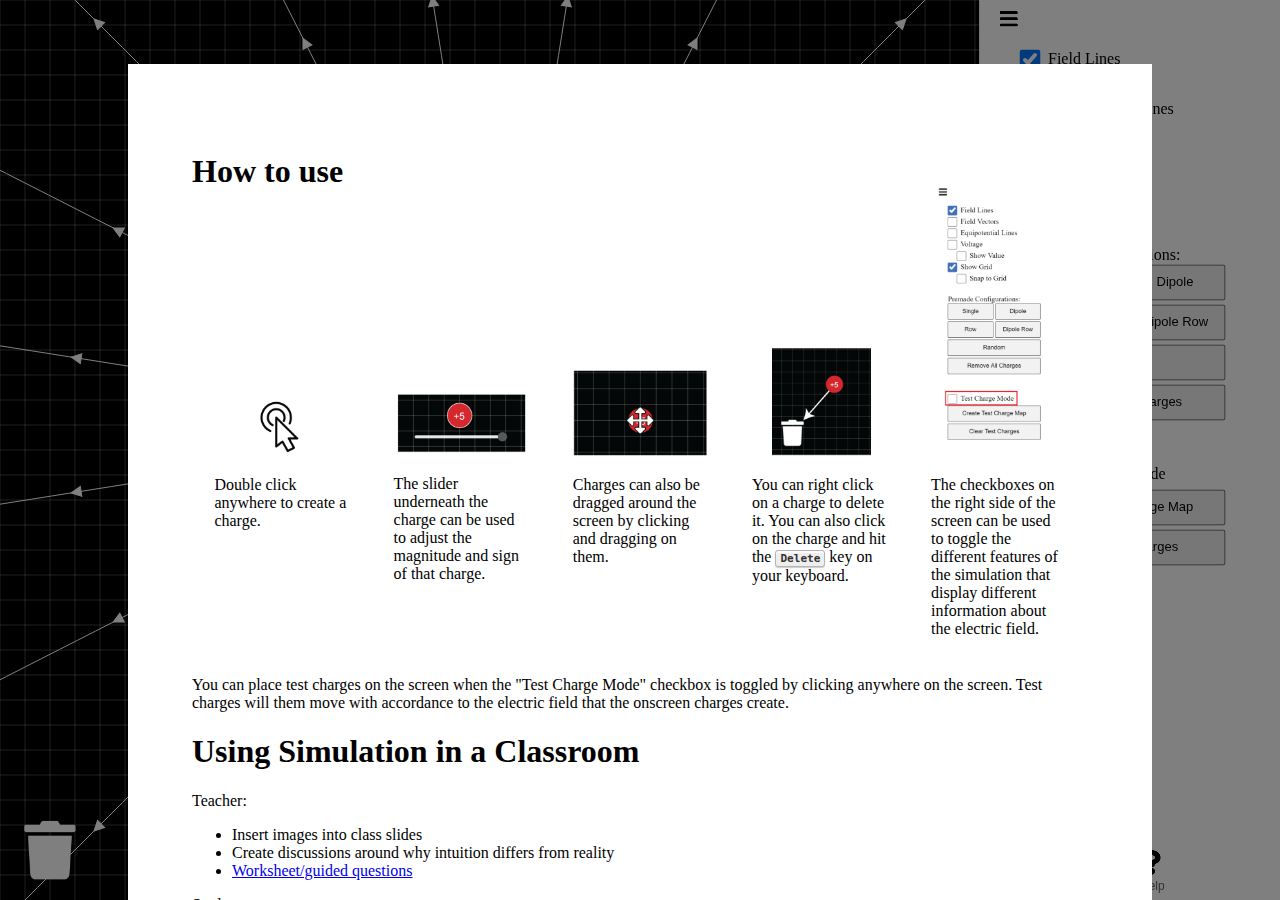
==== index.html @ 1b1cc49a "new popup; press escape to close popup" ====
<!DOCTYPE html>
<html lang="en" dir="ltr">
    <head>
      <title>E-Field Simulation</title>
      <meta charset="utf-8">
      <link rel="stylesheet" href="index.css">
      <meta name="viewport" content="user-scalable=no, initial-scale=1, maximum-scale=1, minimum-scale=1, width=device-width, height=device-height" />
    </head>
    <body oncontextmenu="rightClick(); return false">
      <div class="popup" id="popup">
        <div class="content">
         <i class="fas fa-times closePopUp" onclick="togglePopUp()"></i><br>
         <h1 style="position: relative; top: 50px;">How to use</h1>
         <div class="tutorial">
           <img src="icons/doubleClick.png">
           <p>Double click anywhere to create a charge.</p>
          </div>
         <div class="tutorial">
           <img src="icons/slider.png">
           <p>The slider underneath the charge can be used to adjust the magnitude and sign of that charge.</p>
          </div>
         <div class="tutorial">
            <img src="icons/drag.png">
            <p>Charges can also be dragged around the screen by clicking and dragging on them.</p>
          </div>
         <div class="tutorial">
           <img src="icons/delete.png">
           <p>You can right click on a charge to delete it. You can also click on the charge and hit the <kbd>Delete</kbd> key on your keyboard.</p>
          </div>
         <div class="tutorial">
           <img src="icons/checkboxes.png">
           <p>The checkboxes on the right side of the screen can be used to toggle the different features of the simulation that display different information about the electric field.</p>
          </div>
         <!-- <p>Double click anywhere to create a charge.  Charges can also be dragged around the screen by clicking and dragging on them.</p>
         <p> The checkboxes on the right side of the screen can be used to toggle the different "modes" of the simulation that display different information about the electric field.</p>
         <p>Test Charges</p> -->
         <p>You can place test charges on the screen when the "Test Charge Mode" checkbox is toggled by clicking anywhere on the screen. Test charges will them move with accordance to the electric field that the onscreen charges create.</p>
         <h1>Using Simulation in a Classroom</h1>
         <p></p>
         <p>
           Teacher:
           <ul>
             <li>Insert images into class slides</li>
             <li>Create discussions around why intuition differs from reality</li>
             <li> <a href="#">Worksheet/guided questions</a> </li>
           </ul>
           Student:
           <ul>
             <li>Create charge configurations</li>
             <li>Model problems in simulation</li>
           </ul>
         </p>
         <h1>Report a bug</h1>
         <p>tmburu@ithaca.edu</p>
         created by: Ted Mburu<br>
         <br>
         Aknowlegements<br>
         Dr. Colleen Countryman<br>
         Dr. John Barr<br>
         Dr. Doug Turnbull<br>
         Ithaca College Physics Department<br>
         Ithaca College IT<br>
 
         p5.js (<a href="https://p5js.org/" target="_blank">p5js.org</a>)<br>
         Daniel Shiffman (<a href="https://www.youtube.com/user/shiffman/featured" target="_blank">The Coding Train</a>)<br>
 
 
        </div>
      </div>
    </body>

    <script src="p5.min.js"></script>
    
    <script src="variables.js"></script>
    <script src="presetConfigs.js"></script>
    <script src="checkbox.js"></script>
    <script src="sidePanel.js"></script>
    <script src="mouseKeyboardEvents.js"></script>
    <script src="button.js"></script>
    <script src="charge.js"> </script>
    <script src="pointCharge.js"></script>
    <script src="testCharge.js"></script>
    <script src="contextMenu.js"></script>
    <script src="equipotentialLines.js"></script>
    <script src="voltage.js"></script>
    <script src="fieldLines.js"></script>
    <script src="fieldVectors.js"></script>
    <script src="main.js"></script>
    
   
   <!-- <script src="https://kit.fontawesome.com/5ab7058819.js" crossorigin="anonymous"></script> -->
</html>
---- index.css ----
body, html
{
  padding: 0;
  margin: 0;
  height: 100%;
  width: 100%;
  overflow: hidden;
  overscroll-behavior: none;
  background-color: black;
  user-select: none;
  -moz-user-select: none;
  -webkit-user-select: none;
  -webkit-touch-callout: none;
  -ms-user-select: none;
}

canvas
{
  position: fixed;
  top: 0;
  left: 0;
  width: 100%;
  height: 100%;
}
#defaultCanvas0 
{
  z-index: 0;
  filter:  blur( 15px );
}
#defaultCanvas1
{
  z-index: 10;
  background-color: rgba(0,0,0,0);
}


div.popup
{
  position: fixed;
  top: 0;
  left: 0;
  width: 100%;
  height: 100%;
  background-color: rgba(0,0,0,0.5);
  z-index: 9999;
  overflow-y: scroll;
  visibility: hidden;
}
div.popup div.content
{
  position: absolute;
  top: 0;
  left: 0;
  background-color: rgba(255, 255, 255, 1);
  width: 70%;
  padding: 5%;
  padding-top: 0%;
  margin: 10%;
  margin-top: 5%;
}
i.closePopUp
{
  position: absolute;
  z-index: 9999;
  top: 7%;
  right: 5%;
}

kbd {
  background-color: #eee;
  border-radius: 3px;
  border: 1px solid #b4b4b4;
  box-shadow: 0 1px 1px rgba(0, 0, 0, .2), 0 2px 0 0 rgba(255, 255, 255, .7) inset;
  color: #333;
  display: inline-block;
  font-size: .85em;
  font-weight: 700;
  line-height: 1;
  padding: 2px 4px;
  white-space: nowrap;
 }

div.tutorial
{
  width: 15%;
  padding: 2.5%;
  float: left;
}

div.tutorial img
{
  width: 100%;
}

input
{
  height: 5px;
  width: 150px;
  border-radius: 5px;
  background: "rgb(83,83,83)";
  outline: none;
  opacity: 0.9;
  -webkit-transition: .2s;
  transition: background .2s;
  -webkit-appearance: none;
  appearance: none;
  visibility: hidden;
}
input:hover
{
  background: "rgb(255,255,255)";
}
input::-webkit-slider-thumb
{
  -webkit-appearance: none;
  appearance: none;
  width: 15px;
  height: 15px;
  border-radius: 50%;
  background: #616161;
  cursor: pointer;
}
input::-moz-range-thumb
{
  width: 15px;
  height: 15px;
  border-radius: 50%;
  background: #616161;
  cursor: pointer;
}



i.fas:hover
{
  opacity: 0.5;
}
i.fa-bars
{
  position: fixed;
  top: 10px;
  right: 13px;

}

i.fas
{
  width: 15px;
  height: 15px;
  font-size: 12pt;
}
div.bottomButtons
{
  position: fixed;
  bottom: 10px;
  right: 15px;
  padding: 0;
  margin: 0;
  z-index: 99;
  height: 30px;
  width: 200px;
}
div.bottomButtons i
{
  padding-right: 15px;
}

ul.contextMenu
{
  background-color: white;
  position: fixed;
  top: 0;
  left: 0;
  z-index: 999;
  list-style: none;
  margin: 0;
  padding: 0;
  padding-bottom: 10px;
}
ul.contextMenu li
{
  height: 20px;
  margin: 0;
  padding: 5px;
  padding-right: 10px;
  border-bottom: 1px solid #dfdfdf;
}
ul.contextMenu li:hover
{
  background-color: #dddddd;
}
ul.contextMenu li:active
{
  background-color: #cccccc;
}



table.menu, table.options

{
  width: 100%;
  padding: 0;
  margin: 0;
  border-collapse: collapse;
}
table.menu tr
{
  padding: 0;
  margin: 0;
}
table.menu td.button
{
  width: 50%;
  padding: 0;
  margin: 0;
}

table.menu button.preset
{
  width: 95%;
  padding: 5%;
  margin: 0;
  margin-bottom: 5px;
}
table.menu button.big
{
  width: 98%;
  padding: 5%;
  margin: 0;
  margin-bottom: 5px;
}
table.menu td.doubleButton
{
  width: 100%;
  padding: 0;
  margin: 0;
}

label
{
  position: relative;
  top: -3px;
}
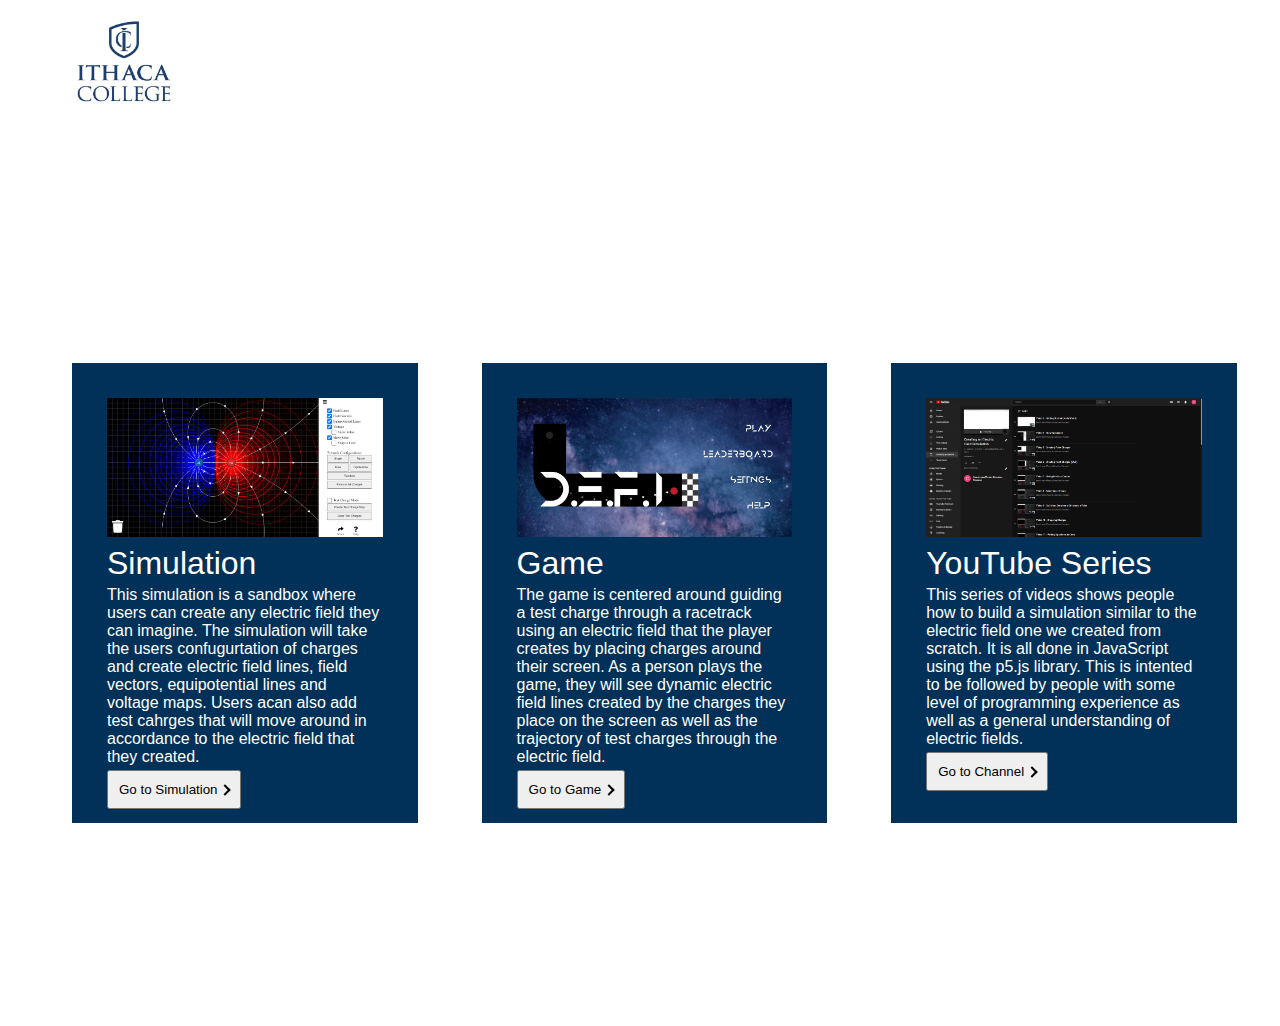
==== commit 543137e8: "home page" ====
--- a/index.html
+++ b/index.html
@@ -6,87 +6,99 @@
       <link rel="stylesheet" href="index.css">
       <meta name="viewport" content="user-scalable=no, initial-scale=1, maximum-scale=1, minimum-scale=1, width=device-width, height=device-height" />
     </head>
-    <body oncontextmenu="rightClick(); return false">
-      <div class="popup" id="popup">
-        <div class="content">
-         <i class="fas fa-times closePopUp" onclick="togglePopUp()"></i><br>
-         <h1 style="position: relative; top: 50px;">How to use</h1>
-         <div class="tutorial">
-           <img src="icons/doubleClick.png">
-           <p>Double click anywhere to create a charge.</p>
-          </div>
-         <div class="tutorial">
-           <img src="icons/slider.png">
-           <p>The slider underneath the charge can be used to adjust the magnitude and sign of that charge.</p>
-          </div>
-         <div class="tutorial">
-            <img src="icons/drag.png">
-            <p>Charges can also be dragged around the screen by clicking and dragging on them.</p>
-          </div>
-         <div class="tutorial">
-           <img src="icons/delete.png">
-           <p>You can right click on a charge to delete it. You can also click on the charge and hit the <kbd>Delete</kbd> key on your keyboard.</p>
-          </div>
-         <div class="tutorial">
-           <img src="icons/checkboxes.png">
-           <p>The checkboxes on the right side of the screen can be used to toggle the different features of the simulation that display different information about the electric field.</p>
-          </div>
-         <!-- <p>Double click anywhere to create a charge.  Charges can also be dragged around the screen by clicking and dragging on them.</p>
-         <p> The checkboxes on the right side of the screen can be used to toggle the different "modes" of the simulation that display different information about the electric field.</p>
-         <p>Test Charges</p> -->
-         <p>You can place test charges on the screen when the "Test Charge Mode" checkbox is toggled by clicking anywhere on the screen. Test charges will them move with accordance to the electric field that the onscreen charges create.</p>
-         <h1>Using Simulation in a Classroom</h1>
-         <p></p>
-         <p>
-           Teacher:
-           <ul>
-             <li>Insert images into class slides</li>
-             <li>Create discussions around why intuition differs from reality</li>
-             <li> <a href="#">Worksheet/guided questions</a> </li>
-           </ul>
-           Student:
-           <ul>
-             <li>Create charge configurations</li>
-             <li>Model problems in simulation</li>
-           </ul>
-         </p>
-         <h1>Report a bug</h1>
-         <p>tmburu@ithaca.edu</p>
-         created by: Ted Mburu<br>
-         <br>
-         Aknowlegements<br>
-         Dr. Colleen Countryman<br>
-         Dr. John Barr<br>
-         Dr. Doug Turnbull<br>
-         Ithaca College Physics Department<br>
-         Ithaca College IT<br>
- 
-         p5.js (<a href="https://p5js.org/" target="_blank">p5js.org</a>)<br>
-         Daniel Shiffman (<a href="https://www.youtube.com/user/shiffman/featured" target="_blank">The Coding Train</a>)<br>
- 
- 
-        </div>
-      </div>
+    <body oncontextmenu="return false">
+      <img src="images/ithaca.jpg" alt="" class="logo">
+      <ul>
+        <li>
+          <a href="#" target="_blank">
+            <table>
+              <tr>
+                <td class="image">
+                  <img src="images/simulation.png" alt="simulation">
+                </td>
+              </tr>
+              <tr>
+                <td class="title">
+                  Simulation
+                </td>
+              </tr>
+              <tr>
+                <td class="text">
+                  This simulation is a sandbox where users can create any electric field they can imagine. The simulation will take the users confugurtation of charges and create electric field lines, field vectors, equipotential lines and voltage maps. Users acan also add test cahrges that will move around in accordance to the electric field that they created. 
+                </td>
+              </tr>
+              <tr>
+                <td>
+                  <button>
+                    Go to Simulation <i class="arrow right"></i>
+                  </button>
+                </td>
+              </tr>
+
+            </table>
+          </a>
+        </li>
+
+        <li>
+          <a href="#" target="_blank">
+            <table>
+              <tr>
+                <td class="image">
+                  <img src="images/game.png" alt="simulation">
+                </td>
+              </tr>
+              <tr>
+                <td class="title">
+                  Game
+                </td>
+              </tr>
+              <tr>
+                <td class="text">
+                  The game is centered around guiding a test charge through a racetrack using an electric field that the player creates by placing charges around their screen. As a person plays the game, they will see dynamic electric field lines created by the charges they place on the screen as well as the trajectory of test charges through the electric field.
+                </td>
+              </tr>
+              <tr>
+                <td>
+                  <button>
+                    Go to Game <i class="arrow right"></i>
+                  </button>
+                </td>
+              </tr>
+
+            </table>
+          </a>
+        </li>
+
+        <li>
+          <a href="#" target="_blank">
+            <table>
+              <tr>
+                <td class="image">
+                  <img src="images/youtube.png" alt="simulation">
+                </td>
+              </tr>
+              <tr>
+                <td class="title">
+                  YouTube Series
+                </td>
+              </tr>
+              <tr>
+                <td class="text">
+                  This series of videos shows people how to build a simulation similar to the electric field one we created from scratch. It is all done in JavaScript using the p5.js library. This is intented to be followed by people with some level of programming experience as well as a general understanding of electric fields.
+                </td>
+              </tr>
+              <tr>
+                <td>
+                  <button>
+                    Go to Channel <i class="arrow right"></i>
+                  </button>
+                </td>
+              </tr>
+
+            </table>
+          </a>
+        </li>
+      </ul>
+      
     </body>
-
-    <script src="p5.min.js"></script>
-    
-    <script src="variables.js"></script>
-    <script src="presetConfigs.js"></script>
-    <script src="checkbox.js"></script>
-    <script src="sidePanel.js"></script>
-    <script src="mouseKeyboardEvents.js"></script>
-    <script src="button.js"></script>
-    <script src="charge.js"> </script>
-    <script src="pointCharge.js"></script>
-    <script src="testCharge.js"></script>
-    <script src="contextMenu.js"></script>
-    <script src="equipotentialLines.js"></script>
-    <script src="voltage.js"></script>
-    <script src="fieldLines.js"></script>
-    <script src="fieldVectors.js"></script>
-    <script src="main.js"></script>
-    
-   
-   <!-- <script src="https://kit.fontawesome.com/5ab7058819.js" crossorigin="anonymous"></script> -->
 </html>
--- a/index.css
+++ b/index.css
@@ -4,241 +4,106 @@
   margin: 0;
   height: 100%;
   width: 100%;
-  overflow: hidden;
-  overscroll-behavior: none;
-  background-color: black;
+  overflow-x: hidden;
+  background-color: white;
   user-select: none;
   -moz-user-select: none;
   -webkit-user-select: none;
   -webkit-touch-callout: none;
   -ms-user-select: none;
 }
+ul
+{
+  position: relative;
+  top: 35%;
+  width: 100%;
+  height: 55%;
+  padding-bottom: 200px;
+  list-style: none;
+}
+li
+{
+  width: 22%;
+  height: 80%;
+  padding: 2.5%;
+  margin: 2.5%;
 
-canvas
-{
-  position: fixed;
-  top: 0;
-  left: 0;
-  width: 100%;
-  height: 100%;
-}
-#defaultCanvas0 
-{
-  z-index: 0;
-  filter:  blur( 15px );
-}
-#defaultCanvas1
-{
-  z-index: 10;
-  background-color: rgba(0,0,0,0);
+  float: left;
+  list-style: none;
+  background-color: rgb(1, 49, 88);
 }
 
-
-div.popup
+table, a
 {
-  position: fixed;
-  top: 0;
-  left: 0;
   width: 100%;
-  height: 100%;
-  background-color: rgba(0,0,0,0.5);
-  z-index: 9999;
-  overflow-y: scroll;
-  visibility: hidden;
+  text-decoration: none;
 }
-div.popup div.content
+td.image
 {
-  position: absolute;
-  top: 0;
-  left: 0;
-  background-color: rgba(255, 255, 255, 1);
-  width: 70%;
-  padding: 5%;
-  padding-top: 0%;
-  margin: 10%;
-  margin-top: 5%;
+  width: 100%;
 }
-i.closePopUp
+td.title, td.text
 {
-  position: absolute;
-  z-index: 9999;
-  top: 7%;
-  right: 5%;
+  color: white;
+  text-decoration: none;
+  font-family: Arial, Helvetica, sans-serif;
 }
-
-kbd {
-  background-color: #eee;
-  border-radius: 3px;
-  border: 1px solid #b4b4b4;
-  box-shadow: 0 1px 1px rgba(0, 0, 0, .2), 0 2px 0 0 rgba(255, 255, 255, .7) inset;
-  color: #333;
-  display: inline-block;
-  font-size: .85em;
-  font-weight: 700;
-  line-height: 1;
-  padding: 2px 4px;
-  white-space: nowrap;
- }
-
-div.tutorial
+td.title
 {
-  width: 15%;
-  padding: 2.5%;
-  float: left;
+  font-size: 24pt;
 }
-
-div.tutorial img
+td.text
 {
   width: 100%;
 }
 
-input
+img
 {
-  height: 5px;
-  width: 150px;
-  border-radius: 5px;
-  background: "rgb(83,83,83)";
-  outline: none;
-  opacity: 0.9;
-  -webkit-transition: .2s;
-  transition: background .2s;
-  -webkit-appearance: none;
-  appearance: none;
-  visibility: hidden;
+  width: 100%;
 }
-input:hover
+img.logo
 {
-  background: "rgb(255,255,255)";
+  position: fixed;
+  top: 0px;
+  left: 60px;
+  width: 10%;
 }
-input::-webkit-slider-thumb
+
+button
 {
-  -webkit-appearance: none;
-  appearance: none;
-  width: 15px;
-  height: 15px;
-  border-radius: 50%;
-  background: #616161;
-  cursor: pointer;
+  padding: 10px;
 }
-input::-moz-range-thumb
+button:hover
 {
-  width: 15px;
-  height: 15px;
-  border-radius: 50%;
-  background: #616161;
   cursor: pointer;
 }
 
 
 
-i.fas:hover
-{
-  opacity: 0.5;
-}
-i.fa-bars
-{
-  position: fixed;
-  top: 10px;
-  right: 13px;
 
+.arrow {
+  border: solid black;
+  border-width: 0 2px 2px 0;
+  display: inline-block;
+  padding: 3px;
 }
 
-i.fas
-{
-  width: 15px;
-  height: 15px;
-  font-size: 12pt;
-}
-div.bottomButtons
-{
-  position: fixed;
-  bottom: 10px;
-  right: 15px;
-  padding: 0;
-  margin: 0;
-  z-index: 99;
-  height: 30px;
-  width: 200px;
-}
-div.bottomButtons i
-{
-  padding-right: 15px;
+.right {
+  transform: rotate(-45deg);
+  -webkit-transform: rotate(-45deg);
 }
 
-ul.contextMenu
-{
-  background-color: white;
-  position: fixed;
-  top: 0;
-  left: 0;
-  z-index: 999;
-  list-style: none;
-  margin: 0;
-  padding: 0;
-  padding-bottom: 10px;
-}
-ul.contextMenu li
-{
-  height: 20px;
-  margin: 0;
-  padding: 5px;
-  padding-right: 10px;
-  border-bottom: 1px solid #dfdfdf;
-}
-ul.contextMenu li:hover
-{
-  background-color: #dddddd;
-}
-ul.contextMenu li:active
-{
-  background-color: #cccccc;
+.left {
+  transform: rotate(135deg);
+  -webkit-transform: rotate(135deg);
 }
 
-
-
-table.menu, table.options
-
-{
-  width: 100%;
-  padding: 0;
-  margin: 0;
-  border-collapse: collapse;
-}
-table.menu tr
-{
-  padding: 0;
-  margin: 0;
-}
-table.menu td.button
-{
-  width: 50%;
-  padding: 0;
-  margin: 0;
+.up {
+  transform: rotate(-135deg);
+  -webkit-transform: rotate(-135deg);
 }
 
-table.menu button.preset
-{
-  width: 95%;
-  padding: 5%;
-  margin: 0;
-  margin-bottom: 5px;
-}
-table.menu button.big
-{
-  width: 98%;
-  padding: 5%;
-  margin: 0;
-  margin-bottom: 5px;
-}
-table.menu td.doubleButton
-{
-  width: 100%;
-  padding: 0;
-  margin: 0;
-}
-
-label
-{
-  position: relative;
-  top: -3px;
-}
+.down {
+  transform: rotate(45deg);
+  -webkit-transform: rotate(45deg);
+}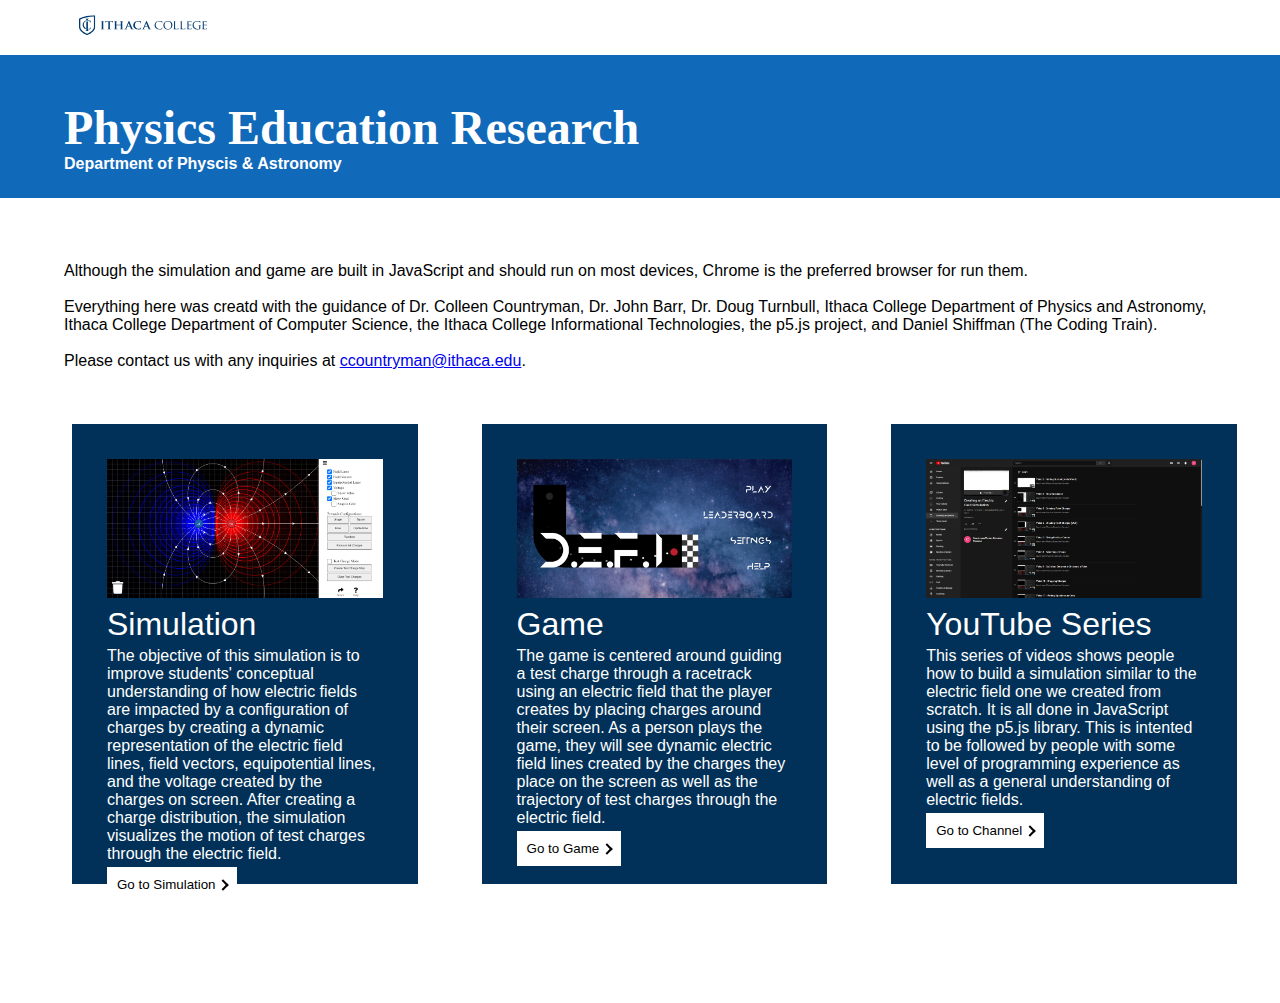
==== commit 687b9ce9: "finished polishing" ====
--- a/index.html
+++ b/index.html
@@ -1,16 +1,32 @@
 <!DOCTYPE html>
 <html lang="en" dir="ltr">
     <head>
-      <title>E-Field Simulation</title>
+      <title>Ithaca College PER</title>
       <meta charset="utf-8">
       <link rel="stylesheet" href="index.css">
       <meta name="viewport" content="user-scalable=no, initial-scale=1, maximum-scale=1, minimum-scale=1, width=device-width, height=device-height" />
     </head>
-    <body oncontextmenu="return false">
-      <img src="images/ithaca.jpg" alt="" class="logo">
+    <body>
+      <a href="https://www.ithaca.edu/">
+        <img src="images/ic-primary-logo.svg" alt="" class="logo">
+      </a>
+      
+      <div class="title">
+        <h1>Physics Education Research</h1>
+        <h3>Department of Physcis & Astronomy</h3>
+      </div>
+      <div class="text">
+        
+        
+        Although the simulation and game are built in JavaScript and should run on most devices, Chrome is the preferred browser for run them. 
+        <br><br/>
+        Everything here was creatd with the guidance of Dr. Colleen Countryman, Dr. John Barr, Dr. Doug Turnbull, Ithaca College Department of Physics and Astronomy, Ithaca College Department of Computer Science, the Ithaca College Informational Technologies, the p5.js project, and Daniel Shiffman (The Coding Train).
+        <br/><br/>
+        Please contact us with any inquiries at <a href="mailto:ccountryman@ithaca.edu?subject=Email from Reseach Website"  target="_blank">ccountryman@ithaca.edu</a>.
+      </div>
       <ul>
         <li>
-          <a href="#" target="_blank">
+          <a href="https://icphysweb.z13.web.core.windows.net/simulation.html" target="_blank">
             <table>
               <tr>
                 <td class="image">
@@ -24,11 +40,12 @@
               </tr>
               <tr>
                 <td class="text">
-                  This simulation is a sandbox where users can create any electric field they can imagine. The simulation will take the users confugurtation of charges and create electric field lines, field vectors, equipotential lines and voltage maps. Users acan also add test cahrges that will move around in accordance to the electric field that they created. 
+                  The objective of this simulation is to improve students' conceptual understanding of how electric fields are impacted by a configuration of charges by creating a dynamic representation of the electric field lines, field vectors, equipotential lines, and the voltage created by the charges on screen. After creating a charge distribution, the simulation visualizes the motion of test charges through the electric field. 
+                  <!-- This simulation is a sandbox where users can create any electric field they can imagine. The simulation will take the users confugurtation of charges and create electric field lines, field vectors, equipotential lines and voltage maps. Users acan also add test cahrges that will move around in accordance to the electric field that they created.  -->
                 </td>
               </tr>
               <tr>
-                <td>
+                <td class="button">
                   <button>
                     Go to Simulation <i class="arrow right"></i>
                   </button>
@@ -40,7 +57,7 @@
         </li>
 
         <li>
-          <a href="#" target="_blank">
+          <a href="https://icphysweb.z13.web.core.windows.net/site/game.html" target="_blank">
             <table>
               <tr>
                 <td class="image">
@@ -58,7 +75,7 @@
                 </td>
               </tr>
               <tr>
-                <td>
+                <td class="button">
                   <button>
                     Go to Game <i class="arrow right"></i>
                   </button>
@@ -70,7 +87,7 @@
         </li>
 
         <li>
-          <a href="#" target="_blank">
+          <a href="https://www.youtube.com/playlist?list=PLgXb6SOLqVGW9x5AFpMDqsiZxKh9JXZkF" target="_blank">
             <table>
               <tr>
                 <td class="image">
@@ -88,7 +105,7 @@
                 </td>
               </tr>
               <tr>
-                <td>
+                <td class="button">
                   <button>
                     Go to Channel <i class="arrow right"></i>
                   </button>
--- a/index.css
+++ b/index.css
@@ -6,19 +6,15 @@
   width: 100%;
   overflow-x: hidden;
   background-color: white;
-  user-select: none;
-  -moz-user-select: none;
-  -webkit-user-select: none;
-  -webkit-touch-callout: none;
-  -ms-user-select: none;
+  font-family: Calibre,sans-serif;
 }
 ul
 {
   position: relative;
-  top: 35%;
+  bottom: 0%;
   width: 100%;
   height: 55%;
-  padding-bottom: 200px;
+  padding-bottom: 100px;
   list-style: none;
 }
 li
@@ -33,7 +29,7 @@
   background-color: rgb(1, 49, 88);
 }
 
-table, a
+table, ul a
 {
   width: 100%;
   text-decoration: none;
@@ -63,21 +59,54 @@
 }
 img.logo
 {
-  position: fixed;
-  top: 0px;
-  left: 60px;
+  margin: 0;
+  padding: 15px;
+  margin-left: 5%;
   width: 10%;
 }
 
 button
 {
   padding: 10px;
+  background-color: white;
+  outline: none;
+  border: none;
 }
 button:hover
 {
   cursor: pointer;
 }
 
+
+div.text
+{
+  width: 90%;
+  padding: 5%;
+  margin: 0;
+  padding-bottom: .5%;
+}
+div.title
+{
+  background-color: #1169BA;
+  width: 94%;
+  padding: 1%;
+  padding-left: 5%;
+}
+div.title h1
+{
+  font-family: 'Times New Roman', Times, serif;
+  color: white;
+  margin-bottom: 0;
+  font-size: 3.0rem;
+}
+div.title h3
+{
+  font-size: 12pt;
+  margin: 0;
+  margin-bottom: 12px;
+  padding: 0;
+  color:white;
+}
 
 
 
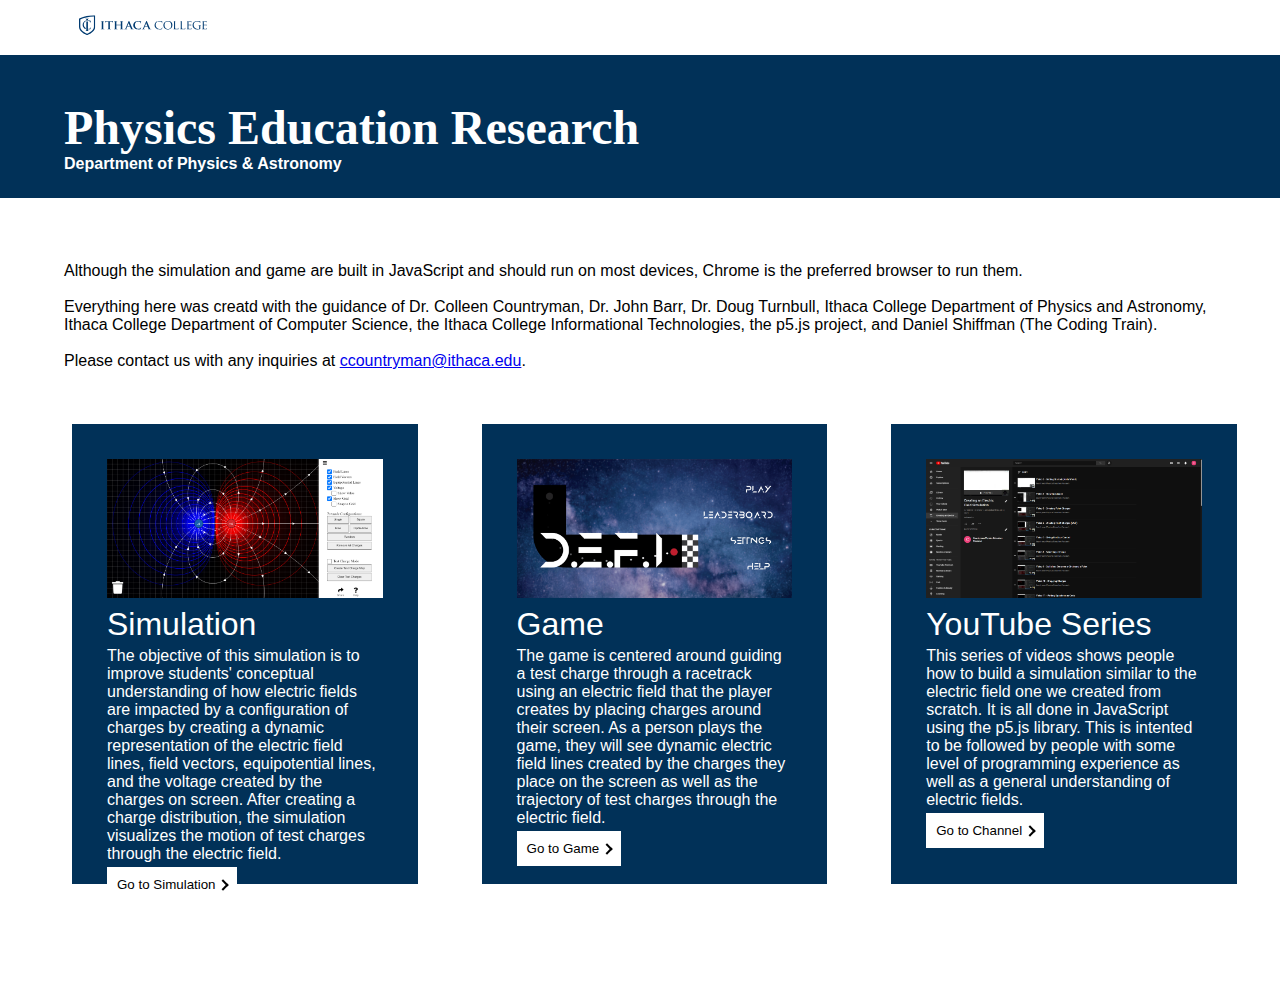
==== commit 5e4d1e6e: "changes" ====
--- a/index.html
+++ b/index.html
@@ -13,12 +13,10 @@
       
       <div class="title">
         <h1>Physics Education Research</h1>
-        <h3>Department of Physcis & Astronomy</h3>
+        <h3>Department of Physics & Astronomy</h3>
       </div>
       <div class="text">
-        
-        
-        Although the simulation and game are built in JavaScript and should run on most devices, Chrome is the preferred browser for run them. 
+        Although the simulation and game are built in JavaScript and should run on most devices, Chrome is the preferred browser to run them. 
         <br><br/>
         Everything here was creatd with the guidance of Dr. Colleen Countryman, Dr. John Barr, Dr. Doug Turnbull, Ithaca College Department of Physics and Astronomy, Ithaca College Department of Computer Science, the Ithaca College Informational Technologies, the p5.js project, and Daniel Shiffman (The Coding Train).
         <br/><br/>
--- a/index.css
+++ b/index.css
@@ -1,3 +1,9 @@
+@viewport {
+  width: device-width ;
+  zoom: 1.0 ;
+}
+
+
 body, html
 {
   padding: 0;
@@ -69,6 +75,7 @@
 {
   padding: 10px;
   background-color: white;
+  color: black;
   outline: none;
   border: none;
 }
@@ -83,11 +90,12 @@
   width: 90%;
   padding: 5%;
   margin: 0;
-  padding-bottom: .5%;
+  padding-bottom: .5%; 
+  color: black;
 }
 div.title
 {
-  background-color: #1169BA;
+  background-color: #013158;
   width: 94%;
   padding: 1%;
   padding-left: 5%;
@@ -135,4 +143,47 @@
 .down {
   transform: rotate(45deg);
   -webkit-transform: rotate(45deg);
-}+}
+
+
+
+@media screen and (max-width:640px) {
+  ul
+  {
+    position: relative;
+    bottom: 0%;
+    width: 100%;
+    height: 55%;
+    margin: 0;
+    padding: 0;
+    padding-bottom: 100px;
+
+    list-style: none;
+  }
+  li
+  {
+    width: 90%;
+    height: 90%;
+    padding: 2.5%;
+    margin: 2.5%;
+
+    float: left;
+    list-style: none;
+    background-color: rgb(1, 49, 88);
+  }
+  img.logo
+  {
+    margin: 0;
+    padding: 15px;
+    margin-left: 10%;
+    width: 70%;
+  }
+  div.title
+  {
+  }
+}
+
+@media screen and (min-width: 481px) {
+  /* comes into effect for screens larger than or equal to 481 pixels */
+  
+}
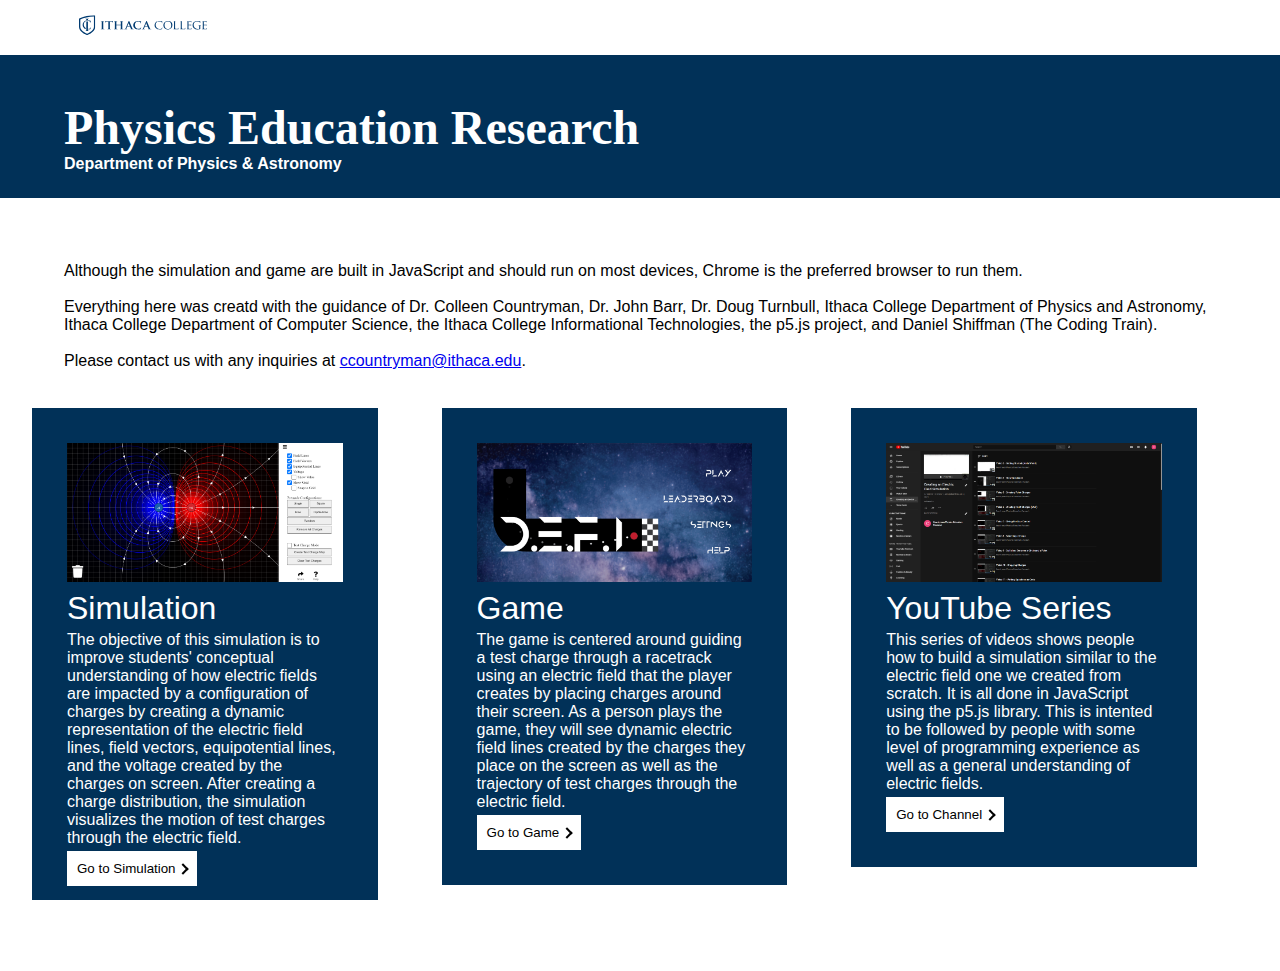
==== commit 4bde336e: "changes" ====
--- a/index.html
+++ b/index.html
@@ -22,8 +22,7 @@
         <br/><br/>
         Please contact us with any inquiries at <a href="mailto:ccountryman@ithaca.edu?subject=Email from Reseach Website"  target="_blank">ccountryman@ithaca.edu</a>.
       </div>
-      <ul>
-        <li>
+        <div class="card">
           <a href="https://icphysweb.z13.web.core.windows.net/simulation.html" target="_blank">
             <table>
               <tr>
@@ -52,9 +51,10 @@
 
             </table>
           </a>
-        </li>
+          <br style="clear: left;" />
+        </div>
 
-        <li>
+        <div class="card">
           <a href="https://icphysweb.z13.web.core.windows.net/site/game.html" target="_blank">
             <table>
               <tr>
@@ -82,9 +82,9 @@
 
             </table>
           </a>
-        </li>
+        </div>
 
-        <li>
+        <div class="card">
           <a href="https://www.youtube.com/playlist?list=PLgXb6SOLqVGW9x5AFpMDqsiZxKh9JXZkF" target="_blank">
             <table>
               <tr>
@@ -112,8 +112,7 @@
 
             </table>
           </a>
-        </li>
-      </ul>
+        </div>
       
     </body>
 </html>
--- a/index.css
+++ b/index.css
@@ -23,10 +23,9 @@
   padding-bottom: 100px;
   list-style: none;
 }
-li
+div.card
 {
   width: 22%;
-  height: 80%;
   padding: 2.5%;
   margin: 2.5%;
 
@@ -35,7 +34,7 @@
   background-color: rgb(1, 49, 88);
 }
 
-table, ul a
+table, div.card a
 {
   width: 100%;
   text-decoration: none;
@@ -148,22 +147,9 @@
 
 
 @media screen and (max-width:640px) {
-  ul
-  {
-    position: relative;
-    bottom: 0%;
-    width: 100%;
-    height: 55%;
-    margin: 0;
-    padding: 0;
-    padding-bottom: 100px;
-
-    list-style: none;
-  }
-  li
+  div.card
   {
     width: 90%;
-    height: 90%;
     padding: 2.5%;
     margin: 2.5%;
 
@@ -178,9 +164,6 @@
     margin-left: 10%;
     width: 70%;
   }
-  div.title
-  {
-  }
 }
 
 @media screen and (min-width: 481px) {
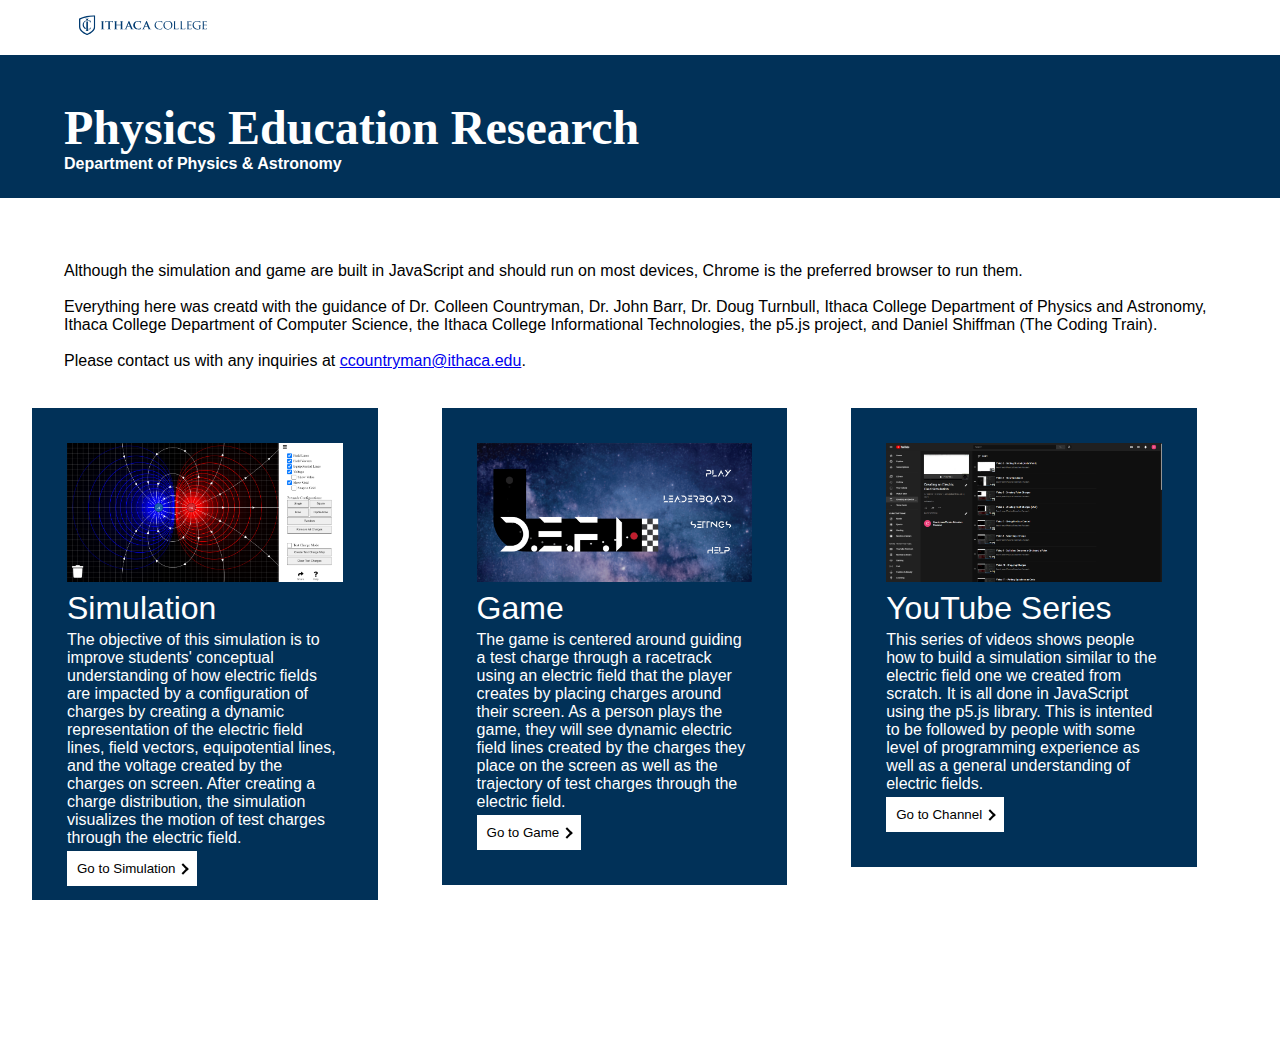
==== commit c20327b6: "changes" ====
--- a/index.html
+++ b/index.html
@@ -113,6 +113,10 @@
             </table>
           </a>
         </div>
+
+        <div class="smallCard">
+          <a href="/non-Inertial-Reference-Frames/">Non-inertial Reference Frames Simulation  <i class="arrow right"></i></a>
+        </div>
       
     </body>
 </html>
--- a/index.css
+++ b/index.css
@@ -144,6 +144,28 @@
   -webkit-transform: rotate(45deg);
 }
 
+div.smallCard
+{
+  width: 200px;
+  margin: 2.5%;
+  margin-top: 33%;
+  padding: 1%;
+
+  list-style: none;
+  background-color: rgb(1, 49, 88);
+}
+div.smallCard a
+{
+  color: white;
+  text-decoration: none;
+}
+div.smallCard a i
+{
+  border: solid white;
+  border-width: 0 2px 2px 0;
+  display: inline-block;
+  padding: 3px;
+}
 
 
 @media screen and (max-width:640px) {
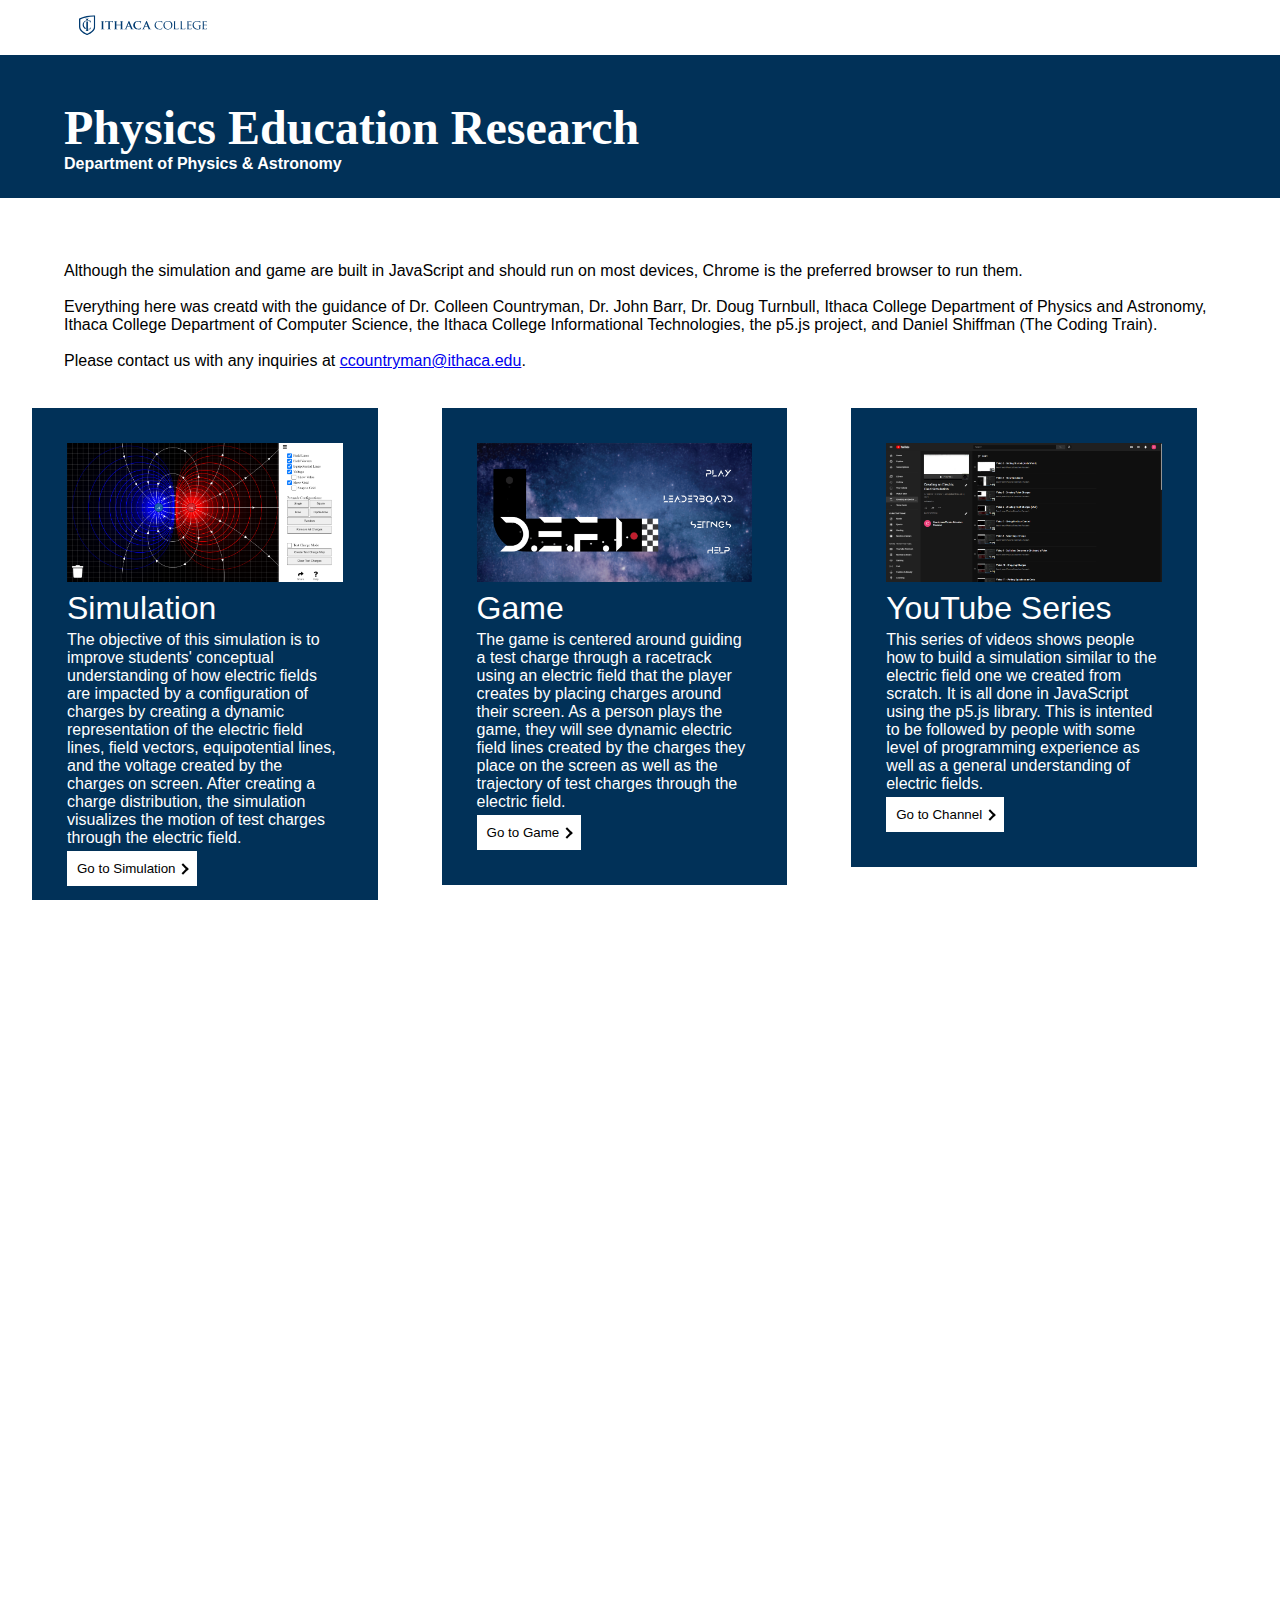
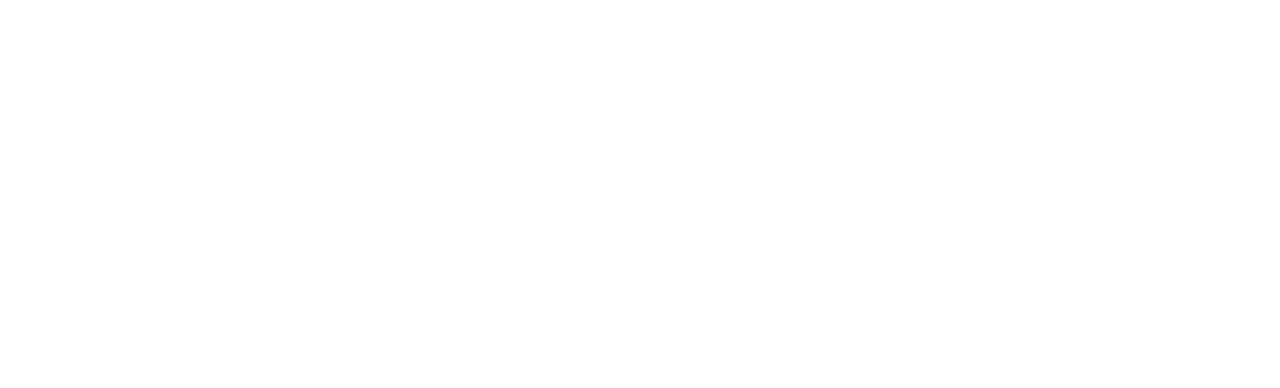
==== commit e6a333bb: "changes" ====
--- a/index.html
+++ b/index.html
@@ -22,6 +22,7 @@
         <br/><br/>
         Please contact us with any inquiries at <a href="mailto:ccountryman@ithaca.edu?subject=Email from Reseach Website"  target="_blank">ccountryman@ithaca.edu</a>.
       </div>
+      
         <div class="card">
           <a href="https://icphysweb.z13.web.core.windows.net/simulation.html" target="_blank">
             <table>
@@ -114,9 +115,72 @@
           </a>
         </div>
 
+        <div class="card">
+          <a href="https://icphysweb.z13.web.core.windows.net/AngularMomentumSim/src/index.html" target="_blank">
+            <table>
+              <tr>
+                <td class="image">
+                  <img src="images/AMCSS.png" alt="simulation">
+                </td>
+              </tr>
+              <tr>
+                <td class="title">
+                  Angular Momentum Conservation
+                </td>
+              </tr>
+              <tr>
+                <td class="text">
+                  This simulation is intended to help students form a more intuitive understanding of the conservation of angular momentum by giving them control over the moment of inertia via shape, radius, mass and distance to axis of rotation and allowing them to observe the resulting change in the angular velocity.
+                </td>
+              </tr>
+              <tr>
+                <td class="button">
+                  <button>
+                    Go to Simulation <i class="arrow right"></i>
+                  </button>
+                </td>
+              </tr>
+
+            </table>
+          </a>
+        </div>
+
+        
+
+        <div class="card">
+          <a href="https://icphysweb.z13.web.core.windows.net/OrbitSimulation/src/index2.html" target="_blank">
+            <table>
+              <tr>
+                <td class="image">
+                  <img src="images/OrbitSS.png" alt="simulation">
+                </td>
+              </tr>
+              <tr>
+                <td class="title">
+                  Orbital Manoeuvres
+                </td>
+              </tr>
+              <tr>
+                <td class="text">
+                  This simulation is intended to give students a more intuitive understanding of crucial orbital mechanics concepts such as the conservation of total mechanical energy and angular momentum. Students can perform orbital manoeuvres by adding thrust to the satellite, which changes the orbit's eccentricity, period and the mean distance to the Earth.
+                </td>
+              </tr>
+              <tr>
+                <td class="button">
+                  <button>
+                    Go to Simulation <i class="arrow right"></i>
+                  </button>
+                </td>
+              </tr>
+            </table>
+          </a>
+        </div>
+
         <div class="smallCard">
           <a href="/non-Inertial-Reference-Frames/">Non-inertial Reference Frames Simulation  <i class="arrow right"></i></a>
         </div>
+
+
       
     </body>
 </html>
--- a/index.css
+++ b/index.css
@@ -146,11 +146,11 @@
 
 div.smallCard
 {
-  width: 200px;
+  width: 90%;
+  padding: 2.5%;
   margin: 2.5%;
-  margin-top: 33%;
-  padding: 1%;
 
+  float: left;
   list-style: none;
   background-color: rgb(1, 49, 88);
 }
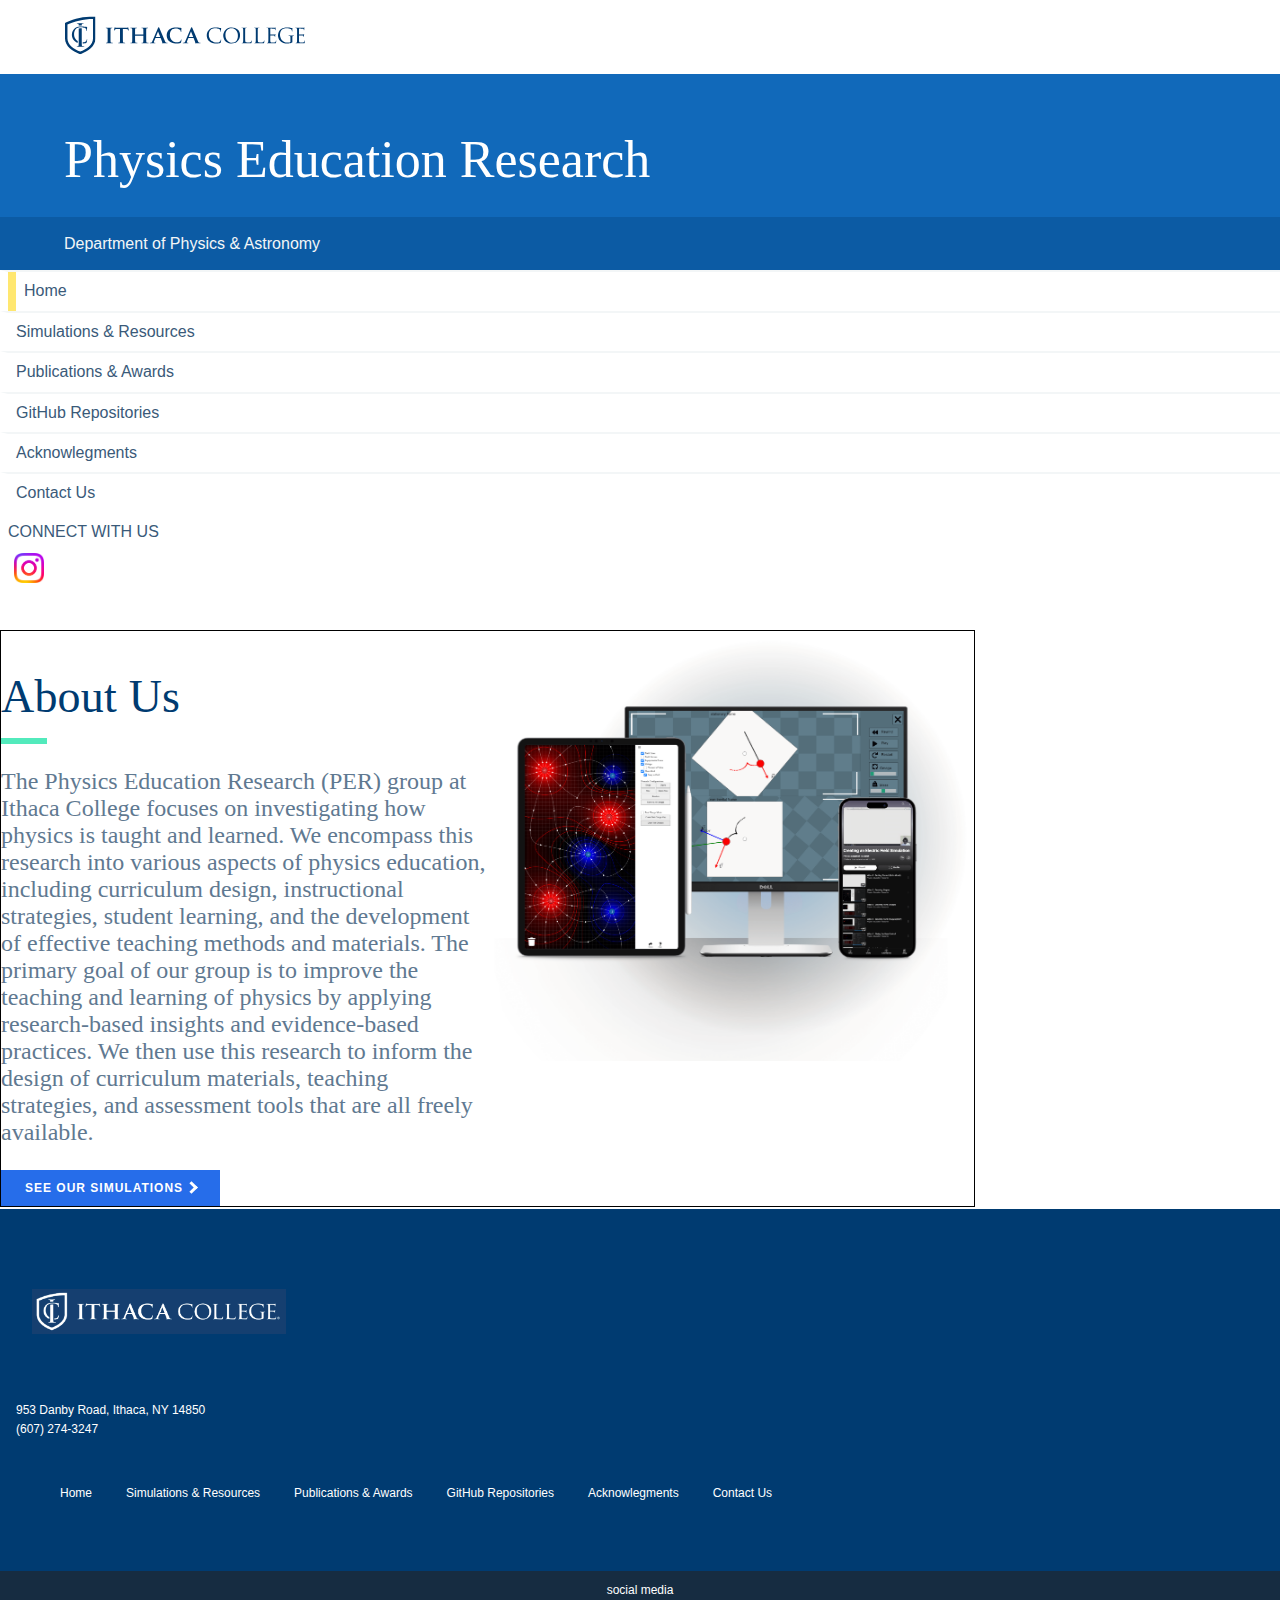
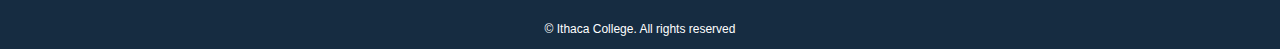
==== commit 1498f7eb: "changes" ====
--- a/index.html
+++ b/index.html
@@ -1,186 +1,152 @@
 <!DOCTYPE html>
-<html lang="en" dir="ltr">
-    <head>
-      <title>Ithaca College PER</title>
-      <meta charset="utf-8">
-      <link rel="stylesheet" href="index.css">
-      <meta name="viewport" content="user-scalable=no, initial-scale=1, maximum-scale=1, minimum-scale=1, width=device-width, height=device-height" />
-    </head>
-    <body>
-      <a href="https://www.ithaca.edu/">
-        <img src="images/ic-primary-logo.svg" alt="" class="logo">
+<html lang="en">
+<head>
+  <meta charset="UTF-8" />
+  <meta http-equiv="X-UA-Compatible" content="IE=edge" />
+  <meta name="viewport" content="width=device-width, initial-scale=1.0" />
+
+  <meta name="keywords" content="Physics Education Research, Physics, Simulation, JavaScript, free" />
+  <meta name="description" content="Physics Education Research" />
+  <meta name="robots" content="index,follow" />
+  
+  <title>Physics Education Research Group | Ithaca College</title>
+  <meta name="description" content="The Physics Education Research (PER) group at Ithaca College focuses on investigating how physics is taught and learned. We combine principles from physics, education, cognitive science, and psychology to improve the teaching and learning of physics. Our research encompasses curriculum design, instructional strategies, student learning, and the development of effective teaching methods and materials.">
+  <meta name="keywords" content="Physics Education Research, physics, physics simulation, physics teaching and learning, curriculum design, instructional strategies, effective teaching methods, physics resources, high school physics, college physics">
+
+  <link rel="stylesheet" href="index.css">
+</head>
+<body>
+  
+<header>
+  <table>
+    <tr>
+      <td>
+        <img class="logo" src="images/ic-primary-logo.svg" alt="logo">
+      </td>
+    </tr>
+    <tr>
+      <td class="title">
+        Physics Education Research
+      </td>
+    </tr>
+    <tr>
+      <td class="subtitle">
+        <a href="https://www.ithaca.edu/academics/school-humanities-and-sciences/physics-and-astronomy" target="_blank">Department of Physics & Astronomy</a>
+      </td>
+    </tr>
+  </table>
+</header>
+
+<div class="body">
+
+  <div class="sidenav">
+    <ul>
+      <a href="index.html">
+        <li class="current">Home</li>
       </a>
+      <a href="simulations.html">
+        <li class="hover">Simulations & Resources</li>
+      </a>
+      <a href="publications-awards.html">
+        <li class="hover">Publications & Awards</li>
+      </a>
+      <a href="github-repositories.html">
+        <li class="hover">GitHub Repositories</li>
+      </a>
+      <a href="acknowledgments.html">
+        <li class="hover">Acknowlegments</li>
+      </a>
+      <a href="contact-us.html" >
+        <li class="hover">Contact Us</li>
+      </a>
+      <li class="connect">
+        Connect with Us
+        <a href="#" class="ig">
+          <img src="images/ig.png" alt="" class="ig">
+        </a>
+      </li>
       
-      <div class="title">
-        <h1>Physics Education Research</h1>
-        <h3>Department of Physics & Astronomy</h3>
-      </div>
-      <div class="text">
-        Although the simulation and game are built in JavaScript and should run on most devices, Chrome is the preferred browser to run them. 
-        <br><br/>
-        Everything here was creatd with the guidance of Dr. Colleen Countryman, Dr. John Barr, Dr. Doug Turnbull, Ithaca College Department of Physics and Astronomy, Ithaca College Department of Computer Science, the Ithaca College Informational Technologies, the p5.js project, and Daniel Shiffman (The Coding Train).
-        <br/><br/>
-        Please contact us with any inquiries at <a href="mailto:ccountryman@ithaca.edu?subject=Email from Reseach Website"  target="_blank">ccountryman@ithaca.edu</a>.
-      </div>
+    </ul>
+  </div>
+
+  <div class="content">
+    <div class="text">
+      <h2>About Us</h2>
+      <p>
+        The Physics Education Research (PER) group at Ithaca College focuses on investigating how physics is taught and learned. We encompass this research into various aspects of physics education, including curriculum design, instructional strategies, student learning, and the development of effective teaching methods and materials. The primary goal of our group is to improve the teaching and learning of physics by applying research-based insights and evidence-based practices.
+  
+        We then use this research to inform the design of curriculum materials, teaching strategies, and assessment tools that are all freely available.
+      </p>
+
+      <a href="simulations.html" class="button">
+        See Our Simulations <i class="arrow right"></i>
+      </a>
+    </div>
+    <div class="image">
+      <img src="images/devices.png" alt="devices" />
+    </div>
+    <div class="full">
       
-        <div class="card">
-          <a href="https://icphysweb.z13.web.core.windows.net/simulation.html" target="_blank">
-            <table>
-              <tr>
-                <td class="image">
-                  <img src="images/simulation.png" alt="simulation">
-                </td>
-              </tr>
-              <tr>
-                <td class="title">
-                  Simulation
-                </td>
-              </tr>
-              <tr>
-                <td class="text">
-                  The objective of this simulation is to improve students' conceptual understanding of how electric fields are impacted by a configuration of charges by creating a dynamic representation of the electric field lines, field vectors, equipotential lines, and the voltage created by the charges on screen. After creating a charge distribution, the simulation visualizes the motion of test charges through the electric field. 
-                  <!-- This simulation is a sandbox where users can create any electric field they can imagine. The simulation will take the users confugurtation of charges and create electric field lines, field vectors, equipotential lines and voltage maps. Users acan also add test cahrges that will move around in accordance to the electric field that they created.  -->
-                </td>
-              </tr>
-              <tr>
-                <td class="button">
-                  <button>
-                    Go to Simulation <i class="arrow right"></i>
-                  </button>
-                </td>
-              </tr>
+    </div>
+    
+  </div>
 
-            </table>
+</div>
+
+<footer>
+  <table>
+    <tr>
+      <td class="light">
+        <img src="images/whiteLogo.png" alt="logo">
+      </td>
+    </tr>
+    <tr>
+      <td class="light">
+        <p>
+          953 Danby Road, Ithaca, NY 14850 <br>
+          (607) 274-3247
+        </p>
+        
+      </td>
+    </tr>
+    <tr>
+      <td class="menu">
+        <ul>
+          <a href="index.html">
+            <li class="hover">Home</li>
           </a>
-          <br style="clear: left;" />
-        </div>
-
-        <div class="card">
-          <a href="https://icphysweb.z13.web.core.windows.net/site/game.html" target="_blank">
-            <table>
-              <tr>
-                <td class="image">
-                  <img src="images/game.png" alt="simulation">
-                </td>
-              </tr>
-              <tr>
-                <td class="title">
-                  Game
-                </td>
-              </tr>
-              <tr>
-                <td class="text">
-                  The game is centered around guiding a test charge through a racetrack using an electric field that the player creates by placing charges around their screen. As a person plays the game, they will see dynamic electric field lines created by the charges they place on the screen as well as the trajectory of test charges through the electric field.
-                </td>
-              </tr>
-              <tr>
-                <td class="button">
-                  <button>
-                    Go to Game <i class="arrow right"></i>
-                  </button>
-                </td>
-              </tr>
-
-            </table>
+          <a href="simulations.html">
+            <li class="hover">Simulations & Resources</li>
           </a>
-        </div>
-
-        <div class="card">
-          <a href="https://www.youtube.com/playlist?list=PLgXb6SOLqVGW9x5AFpMDqsiZxKh9JXZkF" target="_blank">
-            <table>
-              <tr>
-                <td class="image">
-                  <img src="images/youtube.png" alt="simulation">
-                </td>
-              </tr>
-              <tr>
-                <td class="title">
-                  YouTube Series
-                </td>
-              </tr>
-              <tr>
-                <td class="text">
-                  This series of videos shows people how to build a simulation similar to the electric field one we created from scratch. It is all done in JavaScript using the p5.js library. This is intented to be followed by people with some level of programming experience as well as a general understanding of electric fields.
-                </td>
-              </tr>
-              <tr>
-                <td class="button">
-                  <button>
-                    Go to Channel <i class="arrow right"></i>
-                  </button>
-                </td>
-              </tr>
-
-            </table>
+          <a href="publications-awards.html">
+            <li class="hover">Publications & Awards</li>
           </a>
-        </div>
-
-        <div class="card">
-          <a href="https://icphysweb.z13.web.core.windows.net/AngularMomentumSim/src/index.html" target="_blank">
-            <table>
-              <tr>
-                <td class="image">
-                  <img src="images/AMCSS.png" alt="simulation">
-                </td>
-              </tr>
-              <tr>
-                <td class="title">
-                  Angular Momentum Conservation
-                </td>
-              </tr>
-              <tr>
-                <td class="text">
-                  This simulation is intended to help students form a more intuitive understanding of the conservation of angular momentum by giving them control over the moment of inertia via shape, radius, mass and distance to axis of rotation and allowing them to observe the resulting change in the angular velocity.
-                </td>
-              </tr>
-              <tr>
-                <td class="button">
-                  <button>
-                    Go to Simulation <i class="arrow right"></i>
-                  </button>
-                </td>
-              </tr>
-
-            </table>
+          <a href="github-repositories.html">
+            <li class="hover">GitHub Repositories</li>
           </a>
-        </div>
-
-        
-
-        <div class="card">
-          <a href="https://icphysweb.z13.web.core.windows.net/OrbitSimulation/src/index2.html" target="_blank">
-            <table>
-              <tr>
-                <td class="image">
-                  <img src="images/OrbitSS.png" alt="simulation">
-                </td>
-              </tr>
-              <tr>
-                <td class="title">
-                  Orbital Manoeuvres
-                </td>
-              </tr>
-              <tr>
-                <td class="text">
-                  This simulation is intended to give students a more intuitive understanding of crucial orbital mechanics concepts such as the conservation of total mechanical energy and angular momentum. Students can perform orbital manoeuvres by adding thrust to the satellite, which changes the orbit's eccentricity, period and the mean distance to the Earth.
-                </td>
-              </tr>
-              <tr>
-                <td class="button">
-                  <button>
-                    Go to Simulation <i class="arrow right"></i>
-                  </button>
-                </td>
-              </tr>
-            </table>
+          <a href="acknowledgments.html">
+            <li class="hover">Acknowlegments</li>
           </a>
-        </div>
-
-        <div class="smallCard">
-          <a href="/non-Inertial-Reference-Frames/">Non-inertial Reference Frames Simulation  <i class="arrow right"></i></a>
-        </div>
+          <a href="contact-us.html" >
+            <li class="hover">Contact Us</li>
+          </a>
+          
+        </ul>
+      </td>
+    </tr>
+    <tr>
+      <td class="dark">
+        social media
+      </td>
+    </tr>
+    <tr>
+      <td class="dark">
+        &copy Ithaca College. All rights reserved
+      </td>
+    </tr>
+  </table>
+</footer>
 
 
-      
-    </body>
-</html>
+</body>
+</html>--- a/index.css
+++ b/index.css
@@ -1,125 +1,433 @@
-@viewport {
-  width: device-width ;
-  zoom: 1.0 ;
-}
-
-
-body, html
-{
+html, body
+{
+  margin: 0;
+  padding: 0;
+  overflow-x: hidden;
+  font-size: 10px;
+  -webkit-locale: "en";
+}
+img.logo
+{
+  height: 40px;
+  padding: 1.5rem;
+  padding-left: 5%;
+}
+header table
+{
+  width: 100%;
+  border-collapse: collapse;
+}
+header td.title
+{
+  background-color: #1169BA;
+  color: white;
+  font-family: Mercury Text G2 A,Mercury Text G2 B,serif;
+  font-weight: 500;
+  font-style: normal;
+  font-size: 4rem;
+  line-height: 1.4;
+  margin: 0;
+  width: auto;
+  text-align: left;
+  font-size: 5.2rem;
+  padding-top: 5rem;
+  padding-bottom: 2rem;
+  padding-left: 5%;
+}
+header td.subtitle
+{
+  background-color: #0C5BA4;
+  padding: 1.4rem 1.6rem;
+  font-family: Calibre,sans-serif;
+  font-size: 1.6rem;
+  line-height: 1.6;
+  color: #f3f6f7;
+  letter-spacing: normal;
+  font-weight: 500;
+  padding-left: 5%;
+}
+header td.subtitle a
+{
+  font-family: Calibre,sans-serif;
+  font-size: 1.6rem;
+  line-height: 1.6;
+  color: #f3f6f7;
+  letter-spacing: normal;
+  font-weight: 500;
   padding: 0;
   margin: 0;
-  height: 100%;
+  text-decoration: none;
+}
+
+
+
+
+
+
+
+
+
+
+footer
+{
   width: 100%;
-  overflow-x: hidden;
-  background-color: white;
-  font-family: Calibre,sans-serif;
-}
-ul
-{
-  position: relative;
-  bottom: 0%;
+  background-color: #003b71;
+}
+footer table
+{
   width: 100%;
-  height: 55%;
-  padding-bottom: 100px;
+  border-collapse: collapse;
+}
+footer td.menu
+{
+  padding-left: 1.6rem;
+  padding-bottom: 6.4rem;
+  color: white;
+  font-family: Calibre,sans-serif;
+  font-size: 1.2rem;
+  line-height: 1.6;
+  text-align: center;
+}
+footer td.menu ul 
+{
   list-style: none;
 }
-div.card
-{
-  width: 22%;
-  padding: 2.5%;
-  margin: 2.5%;
-
-  float: left;
-  list-style: none;
-  background-color: rgb(1, 49, 88);
-}
-
-table, div.card a
-{
-  width: 100%;
-  text-decoration: none;
-}
-td.image
-{
-  width: 100%;
-}
-td.title, td.text
+footer td.menu ul li 
 {
   color: white;
   text-decoration: none;
-  font-family: Arial, Helvetica, sans-serif;
-}
-td.title
-{
-  font-size: 24pt;
-}
-td.text
+  float: left;
+  
+  padding: 0.4rem;
+  padding-right: 3rem;
+}
+footer td.light
+{
+  color: white;
+  padding: 1.6rem;
+
+  font-family: Calibre,sans-serif;
+  font-size: 1.2rem;
+  line-height: 1.6;
+}
+footer td.light img
+{
+  max-width: 254px;
+  padding: 1.6rem;
+  padding-top: 6.4rem;
+}
+footer td.dark
+{
+  margin-top: 6.4rem;
+  background-color: #162c41;
+  padding-top: 1rem;
+  padding-right: 1.6rem;
+  padding-bottom: 1rem;
+  padding-left: 1.6rem;
+  color: white;
+  font-family: Calibre,sans-serif;
+  font-size: 1.2rem;
+  line-height: 1.6;
+  text-align: center;
+}
+footer 
+
+
+
+
+
+
+
+
+
+
+
+
+
+div.sidenav
+{
+  margin-top: 5rem;
+  width: 20%;
+  display: inline-block;
+  background-color: white;
+}
+div.sidenav ul
+{
+  list-style: none;
+  margin: 0 0 3.2rem;
+  padding: 0;
+}
+
+div.sidenav ul li
+{
+  padding: 0.8rem;
+  color: #3A5A79;
+  background-color: white; 
+}
+div.sidenav ul li.hover:hover
+{
+  background-color: #F3F6F7; 
+  color: #1169BA;
+}
+li.current
+{
+  background-color: #F3F6F7; 
+  color: #1169BA;
+  border-left: 0.8rem solid #ffe770;
+}
+
+div.sidenav ul a
+{
+  text-decoration: none;
+  font-family: Calibre,sans-serif;
+  font-size: 1.6rem;
+  line-height: 1.4;
+  color: inherit;
+  letter-spacing: normal;
+  font-weight: 500;
+  display: block;
+  padding: 0;
+  border-left: 0.8rem solid rgba(0,0,0,0);
+
+  border-top: 2px solid #f3f6f7;
+}
+
+div.sidenav ul a.ig
+{
+  border: none;
+  margin-top: 1rem;
+  margin-left: .6rem;
+  background-color: inherit;
+}
+a.ig
+{
+  border: none;
+  margin-top: 1rem;
+  margin-left: .6rem;
+  background-color: inherit;
+  color: inherit;
+}
+li.connect
+{
+  background-color: none;
+  font-size: 1.6rem;
+  font-family: Calibre,sans-serif;
+  line-height: 1.4;
+  color: rgb(17, 105, 186);
+  letter-spacing: normal;
+  font-weight: 500;
+  text-transform: uppercase; 
+}
+img.ig
+{
+  width: 30px;
+}
+
+
+
+
+
+
+
+
+
+
+
+
+
+
+div.content
+{
+  width: 76%;
+  display: inline-block;
+  background-color: white;
+  border: 1px solid black;
+}
+div.content h2
+{
+  padding-bottom: 1.7rem;
+  font-size: 4.6rem;
+  letter-spacing: .2px;
+
+  font-family: Mercury Text G2 A,Mercury Text G2 B,serif;
+  line-height: 1.2;
+  color: #003B71;
+  font-weight: 500;
+  width: auto;
+  position: relative;
+  padding-bottom: 2rem;
+  margin-bottom: 1.6rem
+}
+
+
+
+
+
+div.content div.full
+{
+  width: 90%;
+  float: left;
+}
+li.paper
+{
+  font-size: 2.4rem;
+  color: #5f7991;
+}
+
+div.content div.text
+{
+  width: 50%;
+  float: left;
+}
+div.content div.image
+{
+  width: 50%;
+  float: right;
+}
+div.content div.image img
 {
   width: 100%;
 }
-
-img
+div.content h2::after 
+{
+  position: absolute;
+  bottom: 0;
+  left: 0;
+  content: "";
+  background-color: #52eabc;
+  height: 6px;
+  width: 46px;
+}
+div.content p 
+{
+  font-size: 2.4rem;
+  color: #5f7991;
+}
+div.content a.button
+{
+  font-size: 1.4rem;
+  font-weight: 700;
+  font-family: "Calibre",sans-serif;
+  letter-spacing: 1px;
+  line-height: 1em;
+  display: inline-block;
+  padding: 1.2rem 2.4rem;
+  min-width: 12rem;
+  cursor: pointer;
+  text-transform: uppercase;
+  text-align: center;
+  transition: all .25s;
+  background-color: #266dea;
+  color: #3a5a79;
+  color: #fff;
+  font-size: 1.2rem;
+  padding: 1.2rem 2.4rem;
+  
+  text-decoration: none;
+}
+
+
+
+
+
+
+
+
+
+
+
+
+
+
+div.card
+{
+  width: 47%;
+  margin: 1%;
+  /* float: left; */
+  box-shadow: 1px 1px 4px 0 rgba(0,0,0,.2);
+  overflow-x: hidden;
+
+  display: inline-block;
+  margin-bottom: 0.3em;
+  *display: inline;
+  *margin-right: 0.3em;
+  *zoom: 1;
+  vertical-align: top;    
+}
+
+div.card p, div.smallCard p 
+{
+  font-size: inherit;
+  color: inherit;
+  font-family: inherit;
+}
+div.card table, div.smallCard table
 {
   width: 100%;
-}
-img.logo
-{
+  border-collapse: collapse;
+}
+div.smallCard
+{
+  width: 30%;
+  margin: 1%;
+  float: left;
+  box-shadow: 1px 1px 4px 0 rgba(0,0,0,.2);
+  overflow-x: hidden;
+
+  display: inline-block;
+  margin-bottom: 0.3em;
+  *display: inline;
+  *margin-right: 0.3em;
+  *zoom: 1;
+  vertical-align: top;
+}
+
+
+
+
+td.cardImage img
+{
+  width: 102%;
+  transform: translateX(-1%);
+}
+td.cardTitle
+{
+  font-family: "Calibre",sans-serif;
+  font-weight: 600;
+  font-size: 2rem;
+  color: #003b71;
+  line-height: 1.25;
+  padding-top: 2.4rem;
+  padding-bottom: 0.6rem;
+  padding-left: 2.4rem;
+  padding-right: 2.4rem;
+}
+td.cardText
+{
+  font-family: "Calibre",sans-serif;
+  font-weight: 400;
+  font-size: 1.6rem;
+  color: #162c41;
+  line-height: 1.5;
+  padding: 2.4rem;
+  padding-bottom: 0rem;
+  padding-top: 0rem;
+}
+p.cardText
+{
+  padding: 0;
   margin: 0;
-  padding: 15px;
-  margin-left: 5%;
-  width: 10%;
-}
-
-button
-{
-  padding: 10px;
-  background-color: white;
-  color: black;
-  outline: none;
-  border: none;
-}
-button:hover
-{
-  cursor: pointer;
-}
-
-
-div.text
-{
-  width: 90%;
-  padding: 5%;
-  margin: 0;
-  padding-bottom: .5%; 
-  color: black;
-}
-div.title
-{
-  background-color: #013158;
-  width: 94%;
-  padding: 1%;
-  padding-left: 5%;
-}
-div.title h1
-{
-  font-family: 'Times New Roman', Times, serif;
-  color: white;
-  margin-bottom: 0;
-  font-size: 3.0rem;
-}
-div.title h3
-{
-  font-size: 12pt;
-  margin: 0;
-  margin-bottom: 12px;
-  padding: 0;
-  color:white;
-}
-
-
+}
+td.cardButton
+{
+  padding-left: 2.4rem;
+  padding-right: 2.4rem;
+  padding-bottom: 2.4rem;
+}
 
 .arrow {
-  border: solid black;
-  border-width: 0 2px 2px 0;
+  border: solid white;
+  border-width: 0 3px 3px 0;
   display: inline-block;
   padding: 3px;
 }
@@ -142,53 +450,4 @@
 .down {
   transform: rotate(45deg);
   -webkit-transform: rotate(45deg);
-}
-
-div.smallCard
-{
-  width: 90%;
-  padding: 2.5%;
-  margin: 2.5%;
-
-  float: left;
-  list-style: none;
-  background-color: rgb(1, 49, 88);
-}
-div.smallCard a
-{
-  color: white;
-  text-decoration: none;
-}
-div.smallCard a i
-{
-  border: solid white;
-  border-width: 0 2px 2px 0;
-  display: inline-block;
-  padding: 3px;
-}
-
-
-@media screen and (max-width:640px) {
-  div.card
-  {
-    width: 90%;
-    padding: 2.5%;
-    margin: 2.5%;
-
-    float: left;
-    list-style: none;
-    background-color: rgb(1, 49, 88);
-  }
-  img.logo
-  {
-    margin: 0;
-    padding: 15px;
-    margin-left: 10%;
-    width: 70%;
-  }
-}
-
-@media screen and (min-width: 481px) {
-  /* comes into effect for screens larger than or equal to 481 pixels */
-  
-}
+}